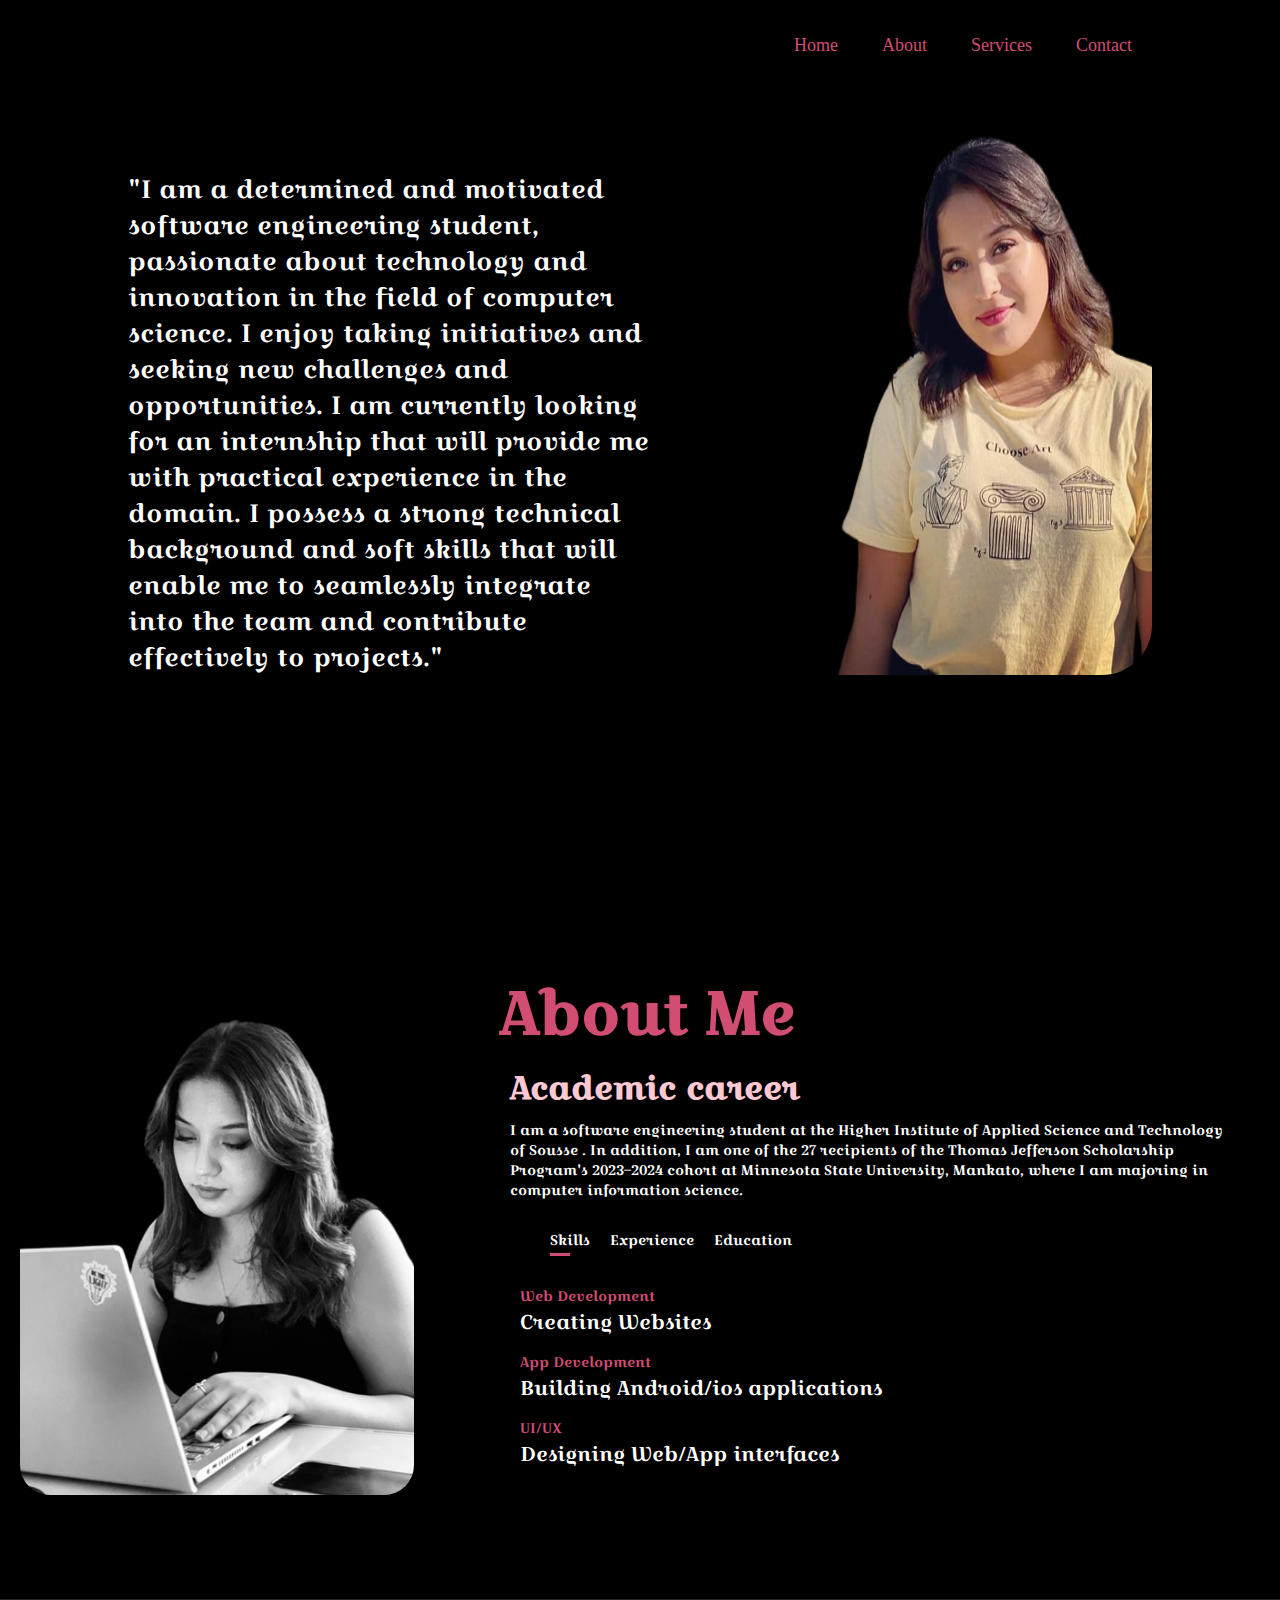
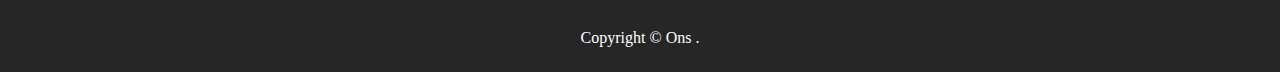
==== About.html @ 5e4f00dd "Add files via upload" ====
<!DOCTYPE html>
<html lang="en">
<head>
    <meta charset="UTF-8">
    <meta name="viewport" content="width=device-width, initial-scale=1.0">
    <title>About</title>
    <link rel="stylesheet" href="style.css">

</head>
<body>
    <div id="header">
        <div class="container">
            <nav>

                <ul>
                    <li>
                        <a href="./index.html">Home</a>
                        <a href="./About.html">About</a>
                        <a href="./Services.html">Services</a>
                        <a href="./Contact.html">Contact</a>
                    </li>
                </ul>

            </nav>
            <div class="cont">

                <div class="header-text">

                    <p>
                        "I am a determined and motivated software engineering student, passionate about technology and innovation in the field of computer science. I enjoy taking initiatives and seeking new challenges and opportunities. I am currently looking for an internship that will provide me with practical experience in the domain. I possess a strong technical background and soft skills that will enable me to seamlessly integrate into the team and contribute effectively to projects."
                    </p>
                  

                  
                </div>
                <img id="me" src="me1.png" alt="">
            </div>
        </div>

    </div>

    <div id="about">
        <div id="container">
            <div class="row">
                <div class="about-col-1">
                    <img src="me.png" alt="">
                </div>
                <div class="about-col-2">
                    <h1 class="subtitle">
                        About Me
                    </h1>
           
                  
                    <h1 id="ac">
                        Academic career
                    </h1>
                    <p>
                        I am a software engineering student at the Higher Institute of Applied Science and Technology of
                        Sousse . In addition, I am
                        one of the 27 recipients of the Thomas Jefferson Scholarship Program's 2023–2024 cohort at
                        Minnesota State University, Mankato, where I am majoring in computer information science.
                    </p>
                    <div class="tab-titles">
                        <p class="tab-links active-link" onclick="opentab('skills')">Skills</p>
                        <p class="tab-links" onclick="opentab('experience')">Experience</p>
                        <p class="tab-links" onclick="opentab('education')">Education</p>

                    </div>
                    <div class="tab-contents active-tab" id="skills">
                        <ul>
                            <li><span>Web Development</span><br>Creating Websites </li>
                            <li><span>App Development</span><br>Building Android/ios applications </li>
                            <li><span>UI/UX </span><br>Designing Web/App interfaces</li>
                        </ul>
                    </div>
                    <div class="tab-contents" id="experience">
                        <ul>
                            <li><span>2022</span><br>Fist Internship at Pixelium</li>
                            <li><span>2022</span><br>Second Internship in US </li>

                        </ul>
                    </div>
                    <div class="tab-contents" id="education">
                        <ul>
                            <li><span>2020-2022</span><br>integrated preparation cycle</li>
                            <li><span>2022-2023</span><br>first year of engineering cycle</li>
                            <li><span>2023-2024</span><br>Exchange Program in the United States</li>
                            <li><span>2024-2026</span><br>second and third years of engineering cycle</li>
                        </ul>
                    </div>
                </div>
            </div>
        </div>
    </div>


    <div class="copyright">
        <p>
            Copyright © Ons . 
        </p>
    </div>
    
    <script>
        var tablinks = document.getElementsByClassName("tab-links");
        var tabcontents = document.getElementsByClassName("tab-contents");


        function opentab(tabname) {
            for (tablink of tablinks) {
                tablink.classList.remove("active-link");
            }
            for (tabcontent of tabcontents) {
                tabcontent.classList.remove("active-tab");
            }
            event.currentTarget.classList.add("active-link");
            document.getElementById(tabname).classList.add("active-tab");


        }
    </script>
</body>
</html>
---- style.css ----
@import url('https://fonts.googleapis.com/css2?family=Dela+Gothic+One&display=swap');
@import url('https://fonts.googleapis.com/css2?family=Skranji&display=swap');
@import url('https://fonts.googleapis.com/css2?family=Croissant+One&family=Skranji&display=swap');
*{
    margin: 0;
    padding: 0;
    margin-top: 5px;
    box-sizing: border-box;
}
body{
    background-color: black;
    color: white;
  
}
#header{
    width: 100%;
    height: 85vh;
   
    
}
.cont{
display: flex;
flex-direction: row;
justify-content: space-between;
}

.container{
    padding: 10px 10%;
}

nav{
    display: flex;
    justify-content: flex-end;
    align-items: center;
    flex-wrap: wrap;
    

}


nav ul li{
    display: inline-block;
    list-style: none;
    
}   


nav ul li a{
    color: #D14D72;
    text-decoration: none;
    font-size: 18px;
    margin: 10px 20px ;
   position: relative;


}

nav ul li a::after{

    content: '';
    width: 0;
    height: 3px;
    background: #FCC8D1;
    position: absolute;
    left: 0;
    bottom: -6px;
    transition: 0.5s;


}
nav ul li a:hover::after{
    width: 100%;
}
#me{
    border-radius: 50px;
}

.header-text p{

    margin-top: 20%;
    font-size: 25px;
    font-family: 'Croissant One', cursive;
}

.header-text h1{
    margin-top: 20px;
    font-size: 50px;
    font-family: 'Croissant One', cursive;
}

.header-text h1 span{
    color: #D14D72;
    font-size: 50px;
    font-family: 'Croissant One', cursive;
    
}


/*----------------------------about------------------------------*/

#about{
    padding: 80px 30px 80px 0px;
   
   
   
}

.row{
    display: flex;
    justify-content: space-between;
    flex-wrap: wrap;

}

.about-col-1{
flex-basis: 35%;
}

.about-col-1 img{
width: 90%; 
border-radius: 30px;
margin-left: 20px;


}

.about-col-2{
flex-basis: 60%;
}

.subtitle{
    font-size: 60px;
    font-weight: bold;
    font-family: 'Croissant One', cursive;
    color: #D14D72;

}

.about-col-2 p {
    margin: 10px;
    font-family: 'Croissant One', cursive;
    font-size: 14px;

}

#profile {
    margin: 10px;
    font-family: 'Croissant One', cursive;
    color: #FCC8D1;
}

#ac{
    margin: 10px;
    font-family: 'Croissant One', cursive;
    color: #FCC8D1;
}

.tab-titles{
    display: flex;
    margin:20px 40px;
    font-family: 'Croissant One', cursive;
    
    
   
}

.tab-links{
    margin-right: 10px;
    font-size: 20px;
    font-weight: 500;
    cursor: pointer;
    position: relative;
    
}

.tab-links::after{
    content: '';
    width:0;
    height: 3px;
    background: #D14D72;
    position: absolute;
    left: 0;
    bottom: -6px;
    transition: 0.5s;

}

.tab-links.active-link::after{

    width:50%;
}

.tab-contents ul li {
    list-style: none;
    margin: 10px 20px;
    font-family: 'Croissant One', cursive;
    font-size: 20px;
}

.tab-contents ul li span{
    color:#D14D72;
    font-size: 14px;
    font-family: 'Croissant One', cursive;
}

.tab-contents{
    display: none;
}

.tab-contents.active-tab{
    display: block;
}




/*------------------------services------------------------------*/
#services{
padding: 30px 0;


}
.services-list{
    display: grid;
    grid-template-columns: repeat(auto-fit, minmax(250px,1fr));
    grid-gap: 40px;
    margin-top: 50px;

    font-family: 'Croissant One', cursive;
    
   
}

.services-list div{
    background: #262626;
    padding: 40px;
    font-size: 13px;
    font-weight: 300;
    font-family: 'Croissant One', cursive;
    border-radius: 10px;
   transition: background 0.5s, transform 0.5s;
    

}
.services-list p{
    font-family: 'Croissant One', cursive;
    margin-top: 20px;
}

.services-list div i{
    font-size: 50px;
    margin-bottom:30px ;
    height: 50px;
    width: 50px;


}

.services-list div a{
    text-decoration: none;
    color: #D14D72;
    font-size: 12px;
    margin-top: 20px;
    display: inline-block;
    font-family: 'Croissant One', cursive;

}

.services-list div h2{
   
    color: #D14D72;
    font-family: 'Croissant One', cursive;
    margin-top: 20px;


}

.services-list div:hover{
    background: pink;
    transform: translateY(-10px);

}

.services-list div p:hover{
    color: black;
   

}

.services-list div i:hover{
    color: black;
   

}
.services-list div h2:hover{
    color: black;
   

}

.services-list div a:hover{
    color: black;
   

}



/* ----------------------------------portfolio-------------------------------*/


#portfolio{
padding: 50px 0;

}




.work-list{

    display: grid;
    grid-template-columns: 1fr 1fr 1fr;
    grid-template-rows: 1fr 1fr 1fr 1 fr ;
    grid-gap: 40px;
    grid-template-areas: 
    "img1 img2 img3"
    "description1 description2 description3"
    " img4 img4 img4"
    " description4 description4 description4";
    justify-content: center;

}

.description1{
    grid-area: description1;
    display: flex;
    justify-content: center;
    flex-wrap: wrap;
    align-content: center;
    font-family: 'Croissant One', cursive;
    font-size: 20px;
    /*width: 100%;
    height: 100%;
    background: linear-gradient(rgba(0,0,0,0.6), pink );
    border-radius: 10px;
    position: absolute;
    left:0;
    bottom:0;

    overflow: hidden;*/
    
}
.description1 span{
    color:#D14D72;
}
.description1 a{
    text-decoration: underline;

}
.description2 a{
    text-decoration: underline;

}
.description3 a{
    text-decoration: underline;

}
.description4 a{
    text-decoration: underline;

}
.description2{
    
    grid-area: description2;                                                                                                                                                                                                                                                                             
    display: flex;
    justify-content: center;
    flex-wrap: wrap;
    align-content: center;
    font-family: 'Croissant One', cursive;
    font-size: 20px;
}
.description2 span{
    color:#D14D72;
}
.description3{
    grid-area: description3;
    display: flex;
    justify-content: center;
    flex-wrap: wrap;
    align-content: center;
    font-family: 'Croissant One', cursive;
    font-size: 20px;
}
.description3 span{
    color:#D14D72;
}
.description4{
    grid-area: description4;
    display: flex;
    justify-content: center;
    flex-wrap: wrap;
    align-content: center;
    font-family: 'Croissant One', cursive;
    font-size: 20px;
    width: 400px;
    text-align: center;
}
.description4 span{
    color:#D14D72;
}

.img1{
border-radius: 10px ;
grid-area: img1;
width: 100%;
height: 700px;
border-style: solid;
border-color: green;


}

.img2{
    border-radius: 10px ;
    grid-area: img2;
    width: 100%;
    height: 700px;

    
    }

    
    .img3{
        border-radius: 10px ;
        grid-area: img3;
        width: 100%;
        height: 700px;

        }    

 .img4{
 border-radius: 10px ;
  grid-area: img4;
 height: 600px;
 border-style: solid;
 border-color: pink;
 border-width: 3px;
 width:400px;



}       

.btn{
    display: flex;
    justify-content: center;
margin: 30px auto;
width: fit-content;
border: 1px solid white;
padding: 14px 50px;
border-radius: 6px;
font-family: 'Croissant One', cursive;
text-decoration: none;
color: #D14D72;
transform: 0.5s;

}

.btn:hover{
    background: white;
    transform: translateY(-5px);
}



/**********************************************contacts***************************/


.row{
  display: flex;
  flex-direction: row;
  justify-content: space-between;
  margin-top: 100px;

}


.contact-left{
    flex-basis: 40%;
    margin-left: 80px;
}
.contact-right{
    flex-basis: 50%;
    margin-right: 50px;
    
}

.contact-left p{
    margin-top: 30px;
    font-family: 'Croissant One', cursive;
    font-size: 14px;
    text-align: left;
}

.contact-left p i{
    color: #D14D72;
    margin-right: 15px;
    font-size: 25px;
}
.social-icons{
    margin-top: 30px;

}

.social-icons a{
    text-decoration: none;
    font-size: 30px;
    margin-left: 25px;
    color: #D14D72;
    display: inline-block;
    transform: 0.5s;
}

.social-icons a:hover{
    color: white;
    transform: translateY(-5px);

}

.btn.btn2{
display: block;
background: black;
height:50px;
font-size: 12px;
}

.btn.btn2:hover{
    background: white;
    color: #D14D72;
    transform: translateY(-5px);
}


.btn.btn2.btn3{
background: black;
height:50px;
font-size: 12px;
margin-top: 10px;
cursor: pointer;


}

.btn.btn2.btn3:hover{
    background: white;
    transform: translateY(-5px);

}
form{
    display: flex;
    flex-direction: column;
    justify-content: space-evenly;
}
form input , form textarea{
    width: 100%;
    border: 0;
    outline: none;
    background: #262626;
    padding: 15px;
    margin: 15px 0;
    border-radius: 5px;
}
.final p{
    font-family: 'Croissant One', cursive;
    justify-content: center;
    font-size: 25px;
    color: white;
    margin: 100px;

}
.copyright{
    width:100%;
    text-align: center;
    padding:25px 0;
    background: #262626;
    font-weight: 300;
    margin-top: 20px;
    margin-bottom: 0;
}
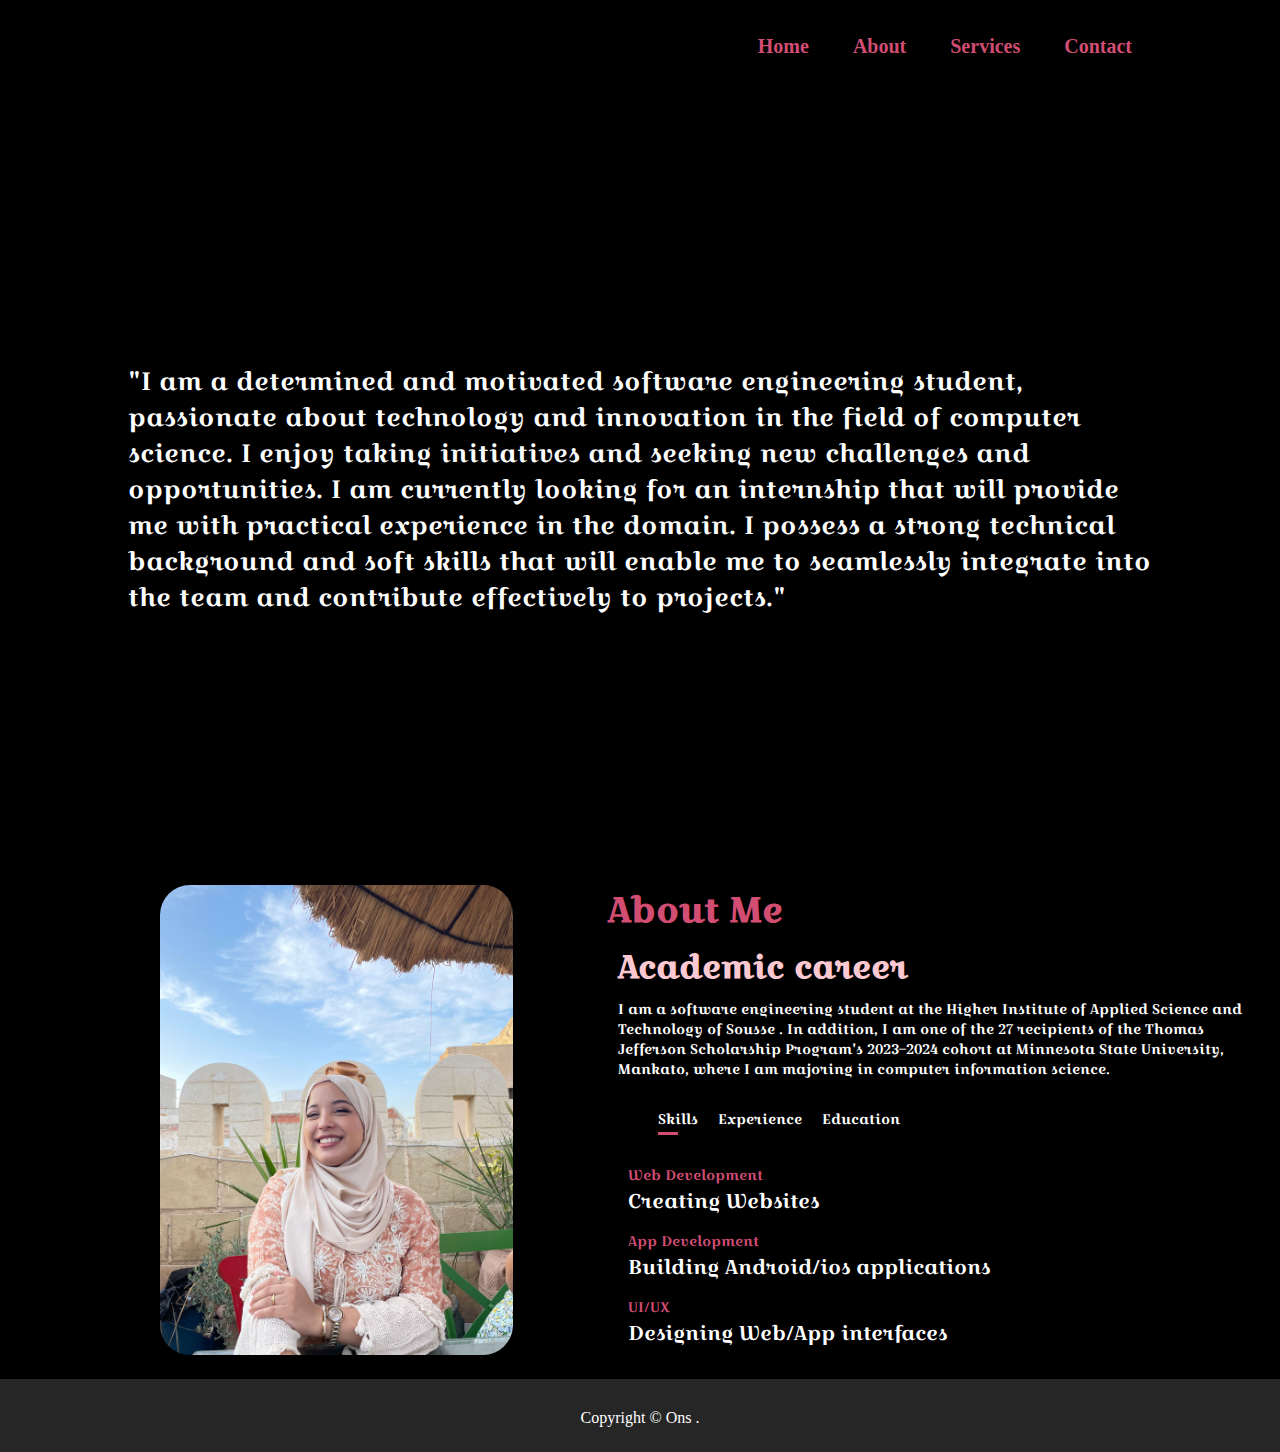
==== commit 23ff9b48: "changes" ====
--- a/About.html
+++ b/About.html
@@ -1,5 +1,6 @@
 <!DOCTYPE html>
 <html lang="en">
+
 <head>
     <meta charset="UTF-8">
     <meta name="viewport" content="width=device-width, initial-scale=1.0">
@@ -7,6 +8,7 @@
     <link rel="stylesheet" href="style.css">
 
 </head>
+
 <body>
     <div id="header">
         <div class="container">
@@ -26,14 +28,18 @@
 
                 <div class="header-text">
 
-                    <p>
-                        "I am a determined and motivated software engineering student, passionate about technology and innovation in the field of computer science. I enjoy taking initiatives and seeking new challenges and opportunities. I am currently looking for an internship that will provide me with practical experience in the domain. I possess a strong technical background and soft skills that will enable me to seamlessly integrate into the team and contribute effectively to projects."
+                    <p style="margin-top: 200px;">
+                        "I am a determined and motivated software engineering student, passionate about technology and
+                        innovation in the field of computer science. I enjoy taking initiatives and seeking new
+                        challenges and opportunities. I am currently looking for an internship that will provide me with
+                        practical experience in the domain. I possess a strong technical background and soft skills that
+                        will enable me to seamlessly integrate into the team and contribute effectively to projects."
                     </p>
-                  
 
-                  
+
+
                 </div>
-                <img id="me" src="me1.png" alt="">
+
             </div>
         </div>
 
@@ -43,14 +49,14 @@
         <div id="container">
             <div class="row">
                 <div class="about-col-1">
-                    <img src="me.png" alt="">
+                    <img src="ons.jpg" alt="">
                 </div>
                 <div class="about-col-2">
                     <h1 class="subtitle">
                         About Me
                     </h1>
-           
-                  
+
+
                     <h1 id="ac">
                         Academic career
                     </h1>
@@ -96,10 +102,10 @@
 
     <div class="copyright">
         <p>
-            Copyright © Ons . 
+            Copyright © Ons .
         </p>
     </div>
-    
+
     <script>
         var tablinks = document.getElementsByClassName("tab-links");
         var tabcontents = document.getElementsByClassName("tab-contents");
@@ -119,4 +125,5 @@
         }
     </script>
 </body>
+
 </html>--- a/style.css
+++ b/style.css
@@ -1,346 +1,294 @@
-@import url('https://fonts.googleapis.com/css2?family=Dela+Gothic+One&display=swap');
-@import url('https://fonts.googleapis.com/css2?family=Skranji&display=swap');
-@import url('https://fonts.googleapis.com/css2?family=Croissant+One&family=Skranji&display=swap');
-*{
-    margin: 0;
-    padding: 0;
-    margin-top: 5px;
-    box-sizing: border-box;
-}
-body{
-    background-color: black;
-    color: white;
-  
-}
-#header{
-    width: 100%;
-    height: 85vh;
-   
-    
-}
-.cont{
-display: flex;
-flex-direction: row;
-justify-content: space-between;
-}
-
-.container{
-    padding: 10px 10%;
-}
-
-nav{
-    display: flex;
-    justify-content: flex-end;
-    align-items: center;
-    flex-wrap: wrap;
-    
-
-}
-
-
-nav ul li{
-    display: inline-block;
-    list-style: none;
-    
-}   
-
-
-nav ul li a{
-    color: #D14D72;
-    text-decoration: none;
-    font-size: 18px;
-    margin: 10px 20px ;
-   position: relative;
-
-
-}
-
-nav ul li a::after{
-
-    content: '';
-    width: 0;
-    height: 3px;
-    background: #FCC8D1;
-    position: absolute;
-    left: 0;
-    bottom: -6px;
-    transition: 0.5s;
-
-
-}
-nav ul li a:hover::after{
-    width: 100%;
-}
-#me{
-    border-radius: 50px;
-}
-
-.header-text p{
-
-    margin-top: 20%;
-    font-size: 25px;
-    font-family: 'Croissant One', cursive;
-}
-
-.header-text h1{
-    margin-top: 20px;
-    font-size: 50px;
-    font-family: 'Croissant One', cursive;
-}
-
-.header-text h1 span{
-    color: #D14D72;
-    font-size: 50px;
-    font-family: 'Croissant One', cursive;
-    
-}
-
+@import url("https://fonts.googleapis.com/css2?family=Dela+Gothic+One&display=swap");
+@import url("https://fonts.googleapis.com/css2?family=Skranji&display=swap");
+@import url("https://fonts.googleapis.com/css2?family=Croissant+One&family=Skranji&display=swap");
+* {
+  margin: 0;
+  padding: 0;
+  margin-top: 5px;
+  box-sizing: border-box;
+}
+body {
+  background-color: black;
+  color: white;
+}
+#header {
+  width: 100%;
+  height: 85vh;
+}
+.cont {
+  display: flex;
+  flex-direction: row;
+  justify-content: space-between;
+}
+
+.container {
+  padding: 10px 10%;
+}
+
+nav {
+  display: flex;
+  justify-content: flex-end;
+  align-items: center;
+  flex-wrap: wrap;
+  margin-bottom: 100px;
+}
+
+nav ul li {
+  display: inline-block;
+  list-style: none;
+
+  font-weight: bold;
+}
+
+nav ul li a {
+  color: #d14d72;
+  text-decoration: none;
+  font-size: 20px;
+  margin: 10px 20px;
+  position: relative;
+}
+
+nav ul li a::after {
+  content: "";
+  width: 0;
+  height: 3px;
+  background: #fcc8d1;
+  position: absolute;
+  left: 0;
+  bottom: -6px;
+  transition: 0.5s;
+}
+nav ul li a:hover::after {
+  width: 100%;
+}
+#me {
+  margin-top: 60px;
+  height: 500px;
+  width: 600px;
+  border-radius: 1000px;
+  margin-left: 40px;
+}
+
+.header-text p {
+  margin-top: 20%;
+  font-size: 25px;
+  font-family: "Croissant One", cursive;
+}
+
+.header-text h1 {
+  margin-top: 20px;
+  font-size: 50px;
+  font-family: "Croissant One", cursive;
+}
+
+.header-text h1 span {
+  color: #d14d72;
+  font-size: 50px;
+  font-family: "Croissant One", cursive;
+}
+.header-text p {
+  margin-top: 0px;
+}
 
 /*----------------------------about------------------------------*/
 
-#about{
-    padding: 80px 30px 80px 0px;
-   
-   
-   
-}
-
-.row{
-    display: flex;
-    justify-content: space-between;
-    flex-wrap: wrap;
-
-}
-
-.about-col-1{
-flex-basis: 35%;
-}
-
-.about-col-1 img{
-width: 90%; 
-border-radius: 30px;
-margin-left: 20px;
-
-
-}
-
-.about-col-2{
-flex-basis: 60%;
-}
-
-.subtitle{
-    font-size: 60px;
-    font-weight: bold;
-    font-family: 'Croissant One', cursive;
-    color: #D14D72;
-
+#about {
+  margin-left: 160px;
+}
+
+.row {
+  display: flex;
+  justify-content: space-between;
+  flex-wrap: wrap;
+}
+
+.about-col-1 {
+  flex-basis: 35%;
+}
+
+.about-col-1 img {
+  width: 90%;
+  border-radius: 30px;
+}
+
+.about-col-2 {
+  flex-basis: 60%;
+}
+
+.subtitle {
+  font-size: 35px;
+  font-weight: bold;
+  font-family: "Croissant One", cursive;
+  color: #d14d72;
 }
 
 .about-col-2 p {
-    margin: 10px;
-    font-family: 'Croissant One', cursive;
-    font-size: 14px;
-
+  margin: 10px;
+  font-family: "Croissant One", cursive;
+  font-size: 14px;
 }
 
 #profile {
-    margin: 10px;
-    font-family: 'Croissant One', cursive;
-    color: #FCC8D1;
-}
-
-#ac{
-    margin: 10px;
-    font-family: 'Croissant One', cursive;
-    color: #FCC8D1;
-}
-
-.tab-titles{
-    display: flex;
-    margin:20px 40px;
-    font-family: 'Croissant One', cursive;
-    
-    
-   
-}
-
-.tab-links{
-    margin-right: 10px;
-    font-size: 20px;
-    font-weight: 500;
-    cursor: pointer;
-    position: relative;
-    
-}
-
-.tab-links::after{
-    content: '';
-    width:0;
-    height: 3px;
-    background: #D14D72;
-    position: absolute;
-    left: 0;
-    bottom: -6px;
-    transition: 0.5s;
-
-}
-
-.tab-links.active-link::after{
-
-    width:50%;
+  margin: 10px;
+  font-family: "Croissant One", cursive;
+  color: #fcc8d1;
+}
+
+#ac {
+  margin: 10px;
+  font-family: "Croissant One", cursive;
+  color: #fcc8d1;
+}
+
+.tab-titles {
+  display: flex;
+  margin: 20px 40px;
+  font-family: "Croissant One", cursive;
+}
+
+.tab-links {
+  margin-right: 10px;
+  font-size: 20px;
+  font-weight: 500;
+  cursor: pointer;
+  position: relative;
+}
+
+.tab-links::after {
+  content: "";
+  width: 0;
+  height: 3px;
+  background: #d14d72;
+  position: absolute;
+  left: 0;
+  bottom: -6px;
+  transition: 0.5s;
+}
+
+.tab-links.active-link::after {
+  width: 50%;
 }
 
 .tab-contents ul li {
-    list-style: none;
-    margin: 10px 20px;
-    font-family: 'Croissant One', cursive;
-    font-size: 20px;
-}
-
-.tab-contents ul li span{
-    color:#D14D72;
-    font-size: 14px;
-    font-family: 'Croissant One', cursive;
-}
-
-.tab-contents{
-    display: none;
-}
-
-.tab-contents.active-tab{
-    display: block;
-}
-
-
-
+  list-style: none;
+  margin: 10px 20px;
+  font-family: "Croissant One", cursive;
+  font-size: 20px;
+}
+
+.tab-contents ul li span {
+  color: #d14d72;
+  font-size: 14px;
+  font-family: "Croissant One", cursive;
+}
+
+.tab-contents {
+  display: none;
+}
+
+.tab-contents.active-tab {
+  display: block;
+}
 
 /*------------------------services------------------------------*/
-#services{
-padding: 30px 0;
-
-
-}
-.services-list{
-    display: grid;
-    grid-template-columns: repeat(auto-fit, minmax(250px,1fr));
-    grid-gap: 40px;
-    margin-top: 50px;
-
-    font-family: 'Croissant One', cursive;
-    
-   
-}
-
-.services-list div{
-    background: #262626;
-    padding: 40px;
-    font-size: 13px;
-    font-weight: 300;
-    font-family: 'Croissant One', cursive;
-    border-radius: 10px;
-   transition: background 0.5s, transform 0.5s;
-    
-
-}
-.services-list p{
-    font-family: 'Croissant One', cursive;
-    margin-top: 20px;
-}
-
-.services-list div i{
-    font-size: 50px;
-    margin-bottom:30px ;
-    height: 50px;
-    width: 50px;
-
-
-}
-
-.services-list div a{
-    text-decoration: none;
-    color: #D14D72;
-    font-size: 12px;
-    margin-top: 20px;
-    display: inline-block;
-    font-family: 'Croissant One', cursive;
-
-}
-
-.services-list div h2{
-   
-    color: #D14D72;
-    font-family: 'Croissant One', cursive;
-    margin-top: 20px;
-
-
-}
-
-.services-list div:hover{
-    background: pink;
-    transform: translateY(-10px);
-
-}
-
-.services-list div p:hover{
-    color: black;
-   
-
-}
-
-.services-list div i:hover{
-    color: black;
-   
-
-}
-.services-list div h2:hover{
-    color: black;
-   
-
-}
-
-.services-list div a:hover{
-    color: black;
-   
-
-}
-
-
+#services {
+  padding: 30px 0;
+}
+.services-list {
+  display: grid;
+  grid-template-columns: repeat(auto-fit, minmax(250px, 1fr));
+  grid-gap: 40px;
+  margin-top: 50px;
+
+  font-family: "Croissant One", cursive;
+}
+
+.services-list div {
+  background: #262626;
+  padding: 40px;
+  font-size: 13px;
+  font-weight: 300;
+  font-family: "Croissant One", cursive;
+  border-radius: 10px;
+  transition: background 0.5s, transform 0.5s;
+}
+.services-list p {
+  font-family: "Croissant One", cursive;
+  margin-top: 20px;
+}
+
+.services-list div i {
+  font-size: 50px;
+  margin-bottom: 30px;
+  height: 50px;
+  width: 50px;
+}
+
+.services-list div a {
+  text-decoration: none;
+  color: #d14d72;
+  font-size: 12px;
+  margin-top: 20px;
+  display: inline-block;
+  font-family: "Croissant One", cursive;
+}
+
+.services-list div h2 {
+  color: #d14d72;
+  font-family: "Croissant One", cursive;
+  margin-top: 20px;
+}
+
+.services-list div:hover {
+  background: pink;
+  transform: translateY(-10px);
+}
+
+.services-list div p:hover {
+  color: black;
+}
+
+.services-list div i:hover {
+  color: black;
+}
+.services-list div h2:hover {
+  color: black;
+}
+
+.services-list div a:hover {
+  color: black;
+}
 
 /* ----------------------------------portfolio-------------------------------*/
 
-
-#portfolio{
-padding: 50px 0;
-
-}
-
-
-
-
-.work-list{
-
-    display: grid;
-    grid-template-columns: 1fr 1fr 1fr;
-    grid-template-rows: 1fr 1fr 1fr 1 fr ;
-    grid-gap: 40px;
-    grid-template-areas: 
+#portfolio {
+  padding: 50px 0;
+}
+
+.work-list {
+  display: grid;
+  grid-template-columns: 1fr 1fr 1fr;
+  grid-template-rows: 1fr 1fr 1fr 1 fr;
+  grid-gap: 40px;
+  grid-template-areas:
     "img1 img2 img3"
     "description1 description2 description3"
     " img4 img4 img4"
     " description4 description4 description4";
-    justify-content: center;
-
-}
-
-.description1{
-    grid-area: description1;
-    display: flex;
-    justify-content: center;
-    flex-wrap: wrap;
-    align-content: center;
-    font-family: 'Croissant One', cursive;
-    font-size: 20px;
-    /*width: 100%;
+  justify-content: center;
+}
+
+.description1 {
+  grid-area: description1;
+  display: flex;
+  flex-direction: column;
+  justify-content: center;
+  align-items: center;
+  flex-wrap: wrap;
+  align-content: center;
+  font-family: "Croissant One", cursive;
+  font-size: 20px;
+  /*width: 100%;
     height: 100%;
     background: linear-gradient(rgba(0,0,0,0.6), pink );
     border-radius: 10px;
@@ -349,242 +297,218 @@
     bottom:0;
 
     overflow: hidden;*/
-    
-}
-.description1 span{
-    color:#D14D72;
-}
-.description1 a{
-    text-decoration: underline;
-
-}
-.description2 a{
-    text-decoration: underline;
-
-}
-.description3 a{
-    text-decoration: underline;
-
-}
-.description4 a{
-    text-decoration: underline;
-
-}
-.description2{
-    
-    grid-area: description2;                                                                                                                                                                                                                                                                             
-    display: flex;
-    justify-content: center;
-    flex-wrap: wrap;
-    align-content: center;
-    font-family: 'Croissant One', cursive;
-    font-size: 20px;
-}
-.description2 span{
-    color:#D14D72;
-}
-.description3{
-    grid-area: description3;
-    display: flex;
-    justify-content: center;
-    flex-wrap: wrap;
-    align-content: center;
-    font-family: 'Croissant One', cursive;
-    font-size: 20px;
-}
-.description3 span{
-    color:#D14D72;
-}
-.description4{
-    grid-area: description4;
-    display: flex;
-    justify-content: center;
-    flex-wrap: wrap;
-    align-content: center;
-    font-family: 'Croissant One', cursive;
-    font-size: 20px;
-    width: 400px;
-    text-align: center;
-}
-.description4 span{
-    color:#D14D72;
-}
-
-.img1{
-border-radius: 10px ;
-grid-area: img1;
-width: 100%;
-height: 700px;
-border-style: solid;
-border-color: green;
-
-
-}
-
-.img2{
-    border-radius: 10px ;
-    grid-area: img2;
-    width: 100%;
-    height: 700px;
-
-    
-    }
-
-    
-    .img3{
-        border-radius: 10px ;
-        grid-area: img3;
-        width: 100%;
-        height: 700px;
-
-        }    
-
- .img4{
- border-radius: 10px ;
+}
+.description1 span {
+  color: #d14d72;
+}
+.description1 a {
+  text-decoration: underline;
+}
+.description2 a {
+  text-decoration: underline;
+}
+.description3 a {
+  text-decoration: underline;
+}
+.description4 a {
+  text-decoration: underline;
+}
+.description2 {
+  grid-area: description2;
+  display: flex;
+  flex-direction: column;
+  justify-content: center;
+  align-items: center;
+  flex-wrap: wrap;
+  align-content: center;
+  font-family: "Croissant One", cursive;
+  font-size: 20px;
+}
+.description2 span {
+  color: #d14d72;
+}
+.description3 {
+  grid-area: description3;
+  display: flex;
+  flex-direction: column;
+  justify-content: center;
+  align-items: center;
+  flex-wrap: wrap;
+  font-family: "Croissant One", cursive;
+  font-size: 20px;
+}
+.description3 span {
+  color: #d14d72;
+}
+.description4 {
+  grid-area: description4;
+  display: flex;
+  flex-direction: column;
+  justify-content: center;
+  align-items: center;
+  flex-wrap: wrap;
+  font-family: "Croissant One", cursive;
+  font-size: 20px;
+  width: 400px;
+  text-align: center;
+}
+.description4 span {
+  color: #d14d72;
+}
+
+.img1 {
+  border-radius: 10px;
+  grid-area: img1;
+  width: 90%;
+  height: 700px;
+  border-style: solid;
+  border-color: green;
+}
+
+.img2 {
+  border-radius: 10px;
+  grid-area: img2;
+  width: 90%;
+  height: 700px;
+}
+
+.img3 {
+  border-radius: 10px;
+  grid-area: img3;
+  width: 90%;
+  height: 700px;
+}
+
+.img4 {
+  border-radius: 10px;
   grid-area: img4;
- height: 600px;
- border-style: solid;
- border-color: pink;
- border-width: 3px;
- width:400px;
-
-
-
-}       
-
-.btn{
-    display: flex;
-    justify-content: center;
-margin: 30px auto;
-width: fit-content;
-border: 1px solid white;
-padding: 14px 50px;
-border-radius: 6px;
-font-family: 'Croissant One', cursive;
-text-decoration: none;
-color: #D14D72;
-transform: 0.5s;
-
-}
-
-.btn:hover{
-    background: white;
-    transform: translateY(-5px);
-}
-
-
+  height: 700px;
+  border-style: solid;
+  border-color: pink;
+  border-width: 3px;
+  width: 90%;
+}
+
+.btn {
+  display: flex;
+  justify-content: center;
+  margin: 30px auto;
+  width: fit-content;
+  border: 1px solid white;
+  padding: 14px 50px;
+  border-radius: 6px;
+  font-family: "Croissant One", cursive;
+  text-decoration: none;
+  color: #d14d72;
+  transform: 0.5s;
+}
+
+.btn:hover {
+  background: white;
+  transform: translateY(-5px);
+}
 
 /**********************************************contacts***************************/
 
-
-.row{
+.row {
   display: flex;
   flex-direction: row;
   justify-content: space-between;
   margin-top: 100px;
-
-}
-
-
-.contact-left{
-    flex-basis: 40%;
-    margin-left: 80px;
-}
-.contact-right{
-    flex-basis: 50%;
-    margin-right: 50px;
-    
-}
-
-.contact-left p{
-    margin-top: 30px;
-    font-family: 'Croissant One', cursive;
-    font-size: 14px;
-    text-align: left;
-}
-
-.contact-left p i{
-    color: #D14D72;
-    margin-right: 15px;
-    font-size: 25px;
-}
-.social-icons{
-    margin-top: 30px;
-
-}
-
-.social-icons a{
-    text-decoration: none;
-    font-size: 30px;
-    margin-left: 25px;
-    color: #D14D72;
-    display: inline-block;
-    transform: 0.5s;
-}
-
-.social-icons a:hover{
-    color: white;
-    transform: translateY(-5px);
-
-}
-
-.btn.btn2{
-display: block;
-background: black;
-height:50px;
-font-size: 12px;
-}
-
-.btn.btn2:hover{
-    background: white;
-    color: #D14D72;
-    transform: translateY(-5px);
-}
-
-
-.btn.btn2.btn3{
-background: black;
-height:50px;
-font-size: 12px;
-margin-top: 10px;
-cursor: pointer;
-
-
-}
-
-.btn.btn2.btn3:hover{
-    background: white;
-    transform: translateY(-5px);
-
-}
-form{
-    display: flex;
-    flex-direction: column;
-    justify-content: space-evenly;
-}
-form input , form textarea{
-    width: 100%;
-    border: 0;
-    outline: none;
-    background: #262626;
-    padding: 15px;
-    margin: 15px 0;
-    border-radius: 5px;
-}
-.final p{
-    font-family: 'Croissant One', cursive;
-    justify-content: center;
-    font-size: 25px;
-    color: white;
-    margin: 100px;
-
-}
-.copyright{
-    width:100%;
-    text-align: center;
-    padding:25px 0;
-    background: #262626;
-    font-weight: 300;
-    margin-top: 20px;
-    margin-bottom: 0;
-}+}
+
+.contact-left {
+  flex-basis: 40%;
+  margin-left: 80px;
+}
+.contact-right {
+  flex-basis: 50%;
+  margin-right: 50px;
+}
+
+.contact-left p {
+  margin-top: 30px;
+  font-family: "Croissant One", cursive;
+  font-size: 14px;
+  text-align: left;
+}
+
+.contact-left p i {
+  color: #d14d72;
+  margin-right: 15px;
+  font-size: 25px;
+}
+.social-icons {
+  margin-top: 30px;
+}
+
+.social-icons a {
+  text-decoration: none;
+  font-size: 30px;
+  margin-left: 25px;
+  color: #d14d72;
+  display: inline-block;
+  transform: 0.5s;
+}
+
+.social-icons a:hover {
+  color: white;
+  transform: translateY(-5px);
+}
+
+.btn.btn2 {
+  display: block;
+  background: black;
+  height: 50px;
+  font-size: 12px;
+}
+
+.btn.btn2:hover {
+  background: white;
+  color: #d14d72;
+  transform: translateY(-5px);
+}
+
+.btn.btn2.btn3 {
+  background: black;
+  height: 50px;
+  font-size: 12px;
+  margin-top: 10px;
+  cursor: pointer;
+}
+
+.btn.btn2.btn3:hover {
+  background: white;
+  transform: translateY(-5px);
+}
+form {
+  display: flex;
+  flex-direction: column;
+  justify-content: space-evenly;
+}
+form input,
+form textarea {
+  width: 100%;
+  border: 0;
+  outline: none;
+  background: #262626;
+  padding: 15px;
+  margin: 15px 0;
+  border-radius: 5px;
+}
+.final p {
+  font-family: "Croissant One", cursive;
+  justify-content: center;
+  font-size: 25px;
+  color: white;
+  margin: 100px;
+}
+.copyright {
+  width: 100%;
+  text-align: center;
+  padding: 25px 0;
+  background: #262626;
+  font-weight: 300;
+  margin-top: 20px;
+  margin-bottom: 0;
+}
